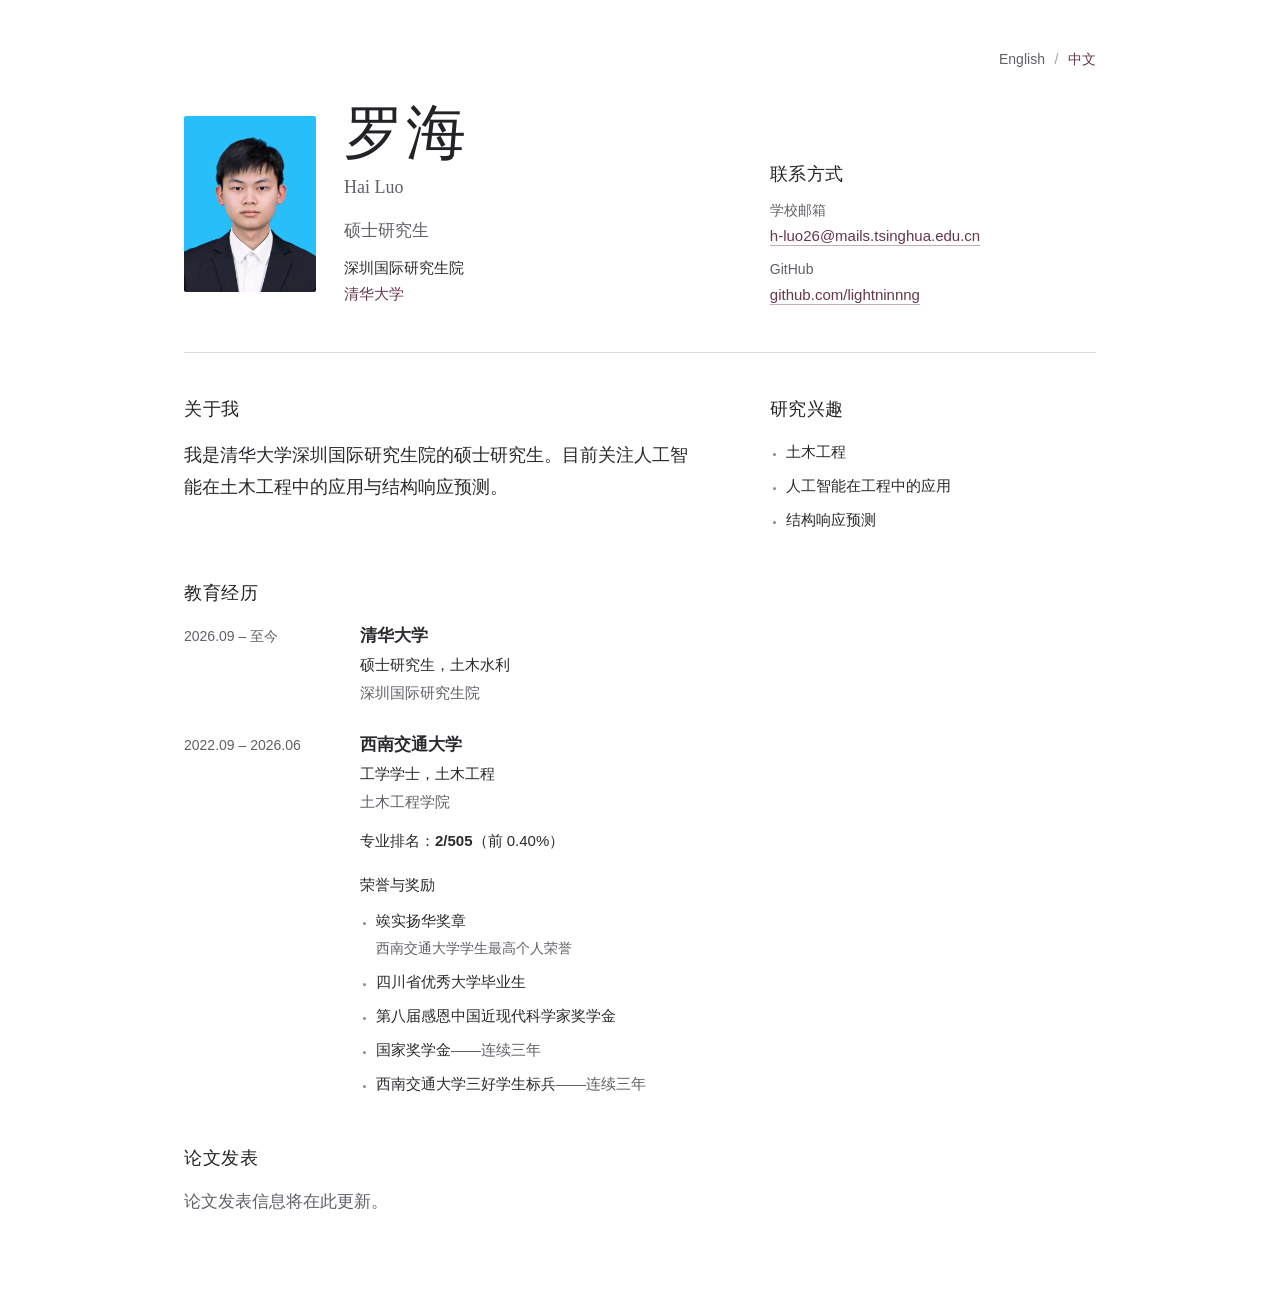
==== zh.html @ 21f714c7 "Add bilingual homepage and undergraduate honors" ====
<!doctype html>
<html lang="zh-CN">
  <head>
    <meta charset="utf-8">
    <meta name="viewport" content="width=device-width, initial-scale=1">
    <meta name="description" content="罗海，清华大学深圳国际研究生院硕士研究生，研究兴趣包括土木工程、人工智能在工程中的应用与结构响应预测。">
    <title>罗海 Hai Luo | 清华大学</title>
    <link rel="icon" type="image/svg+xml" href="data:image/svg+xml,%3Csvg xmlns='http://www.w3.org/2000/svg' viewBox='0 0 32 32'%3E%3Crect width='32' height='32' fill='%2366364d'/%3E%3Ctext x='16' y='22' text-anchor='middle' font-family='Georgia,serif' font-size='19' fill='white'%3EHL%3C/text%3E%3C/svg%3E">
    <link rel="canonical" href="https://lightninnng.github.io/zh.html">
    <link rel="alternate" hreflang="en" href="https://lightninnng.github.io/">
    <link rel="alternate" hreflang="zh-CN" href="https://lightninnng.github.io/zh.html">
    <link rel="alternate" hreflang="x-default" href="https://lightninnng.github.io/">
    <link rel="stylesheet" href="style.css?v=4">
  </head>
  <body>
    <main class="page">
      <nav class="language-switch" aria-label="语言">
        <a href="./" lang="en" hreflang="en">English</a>
        <span aria-hidden="true">/</span>
        <a href="zh.html" lang="zh-CN" hreflang="zh-CN" aria-current="page">中文</a>
      </nav>
      <header class="profile">
        <div class="identity">
          <img class="portrait" src="photo.jpg" alt="罗海的个人照片" width="480" height="640" decoding="async">
          <div class="identity-text">
            <h1>罗海 <span class="english-name" lang="en">Hai Luo</span></h1>
            <p class="position">硕士研究生</p>
            <p class="affiliation">深圳国际研究生院<br><span class="university">清华大学</span></p>
          </div>
        </div>
        <section class="contact" aria-labelledby="contact-heading">
          <h2 id="contact-heading">联系方式</h2>
          <dl class="contact-list">
            <div>
              <dt>学校邮箱</dt>
              <dd><a href="mailto:h-luo26@mails.tsinghua.edu.cn">h-luo26@mails.tsinghua.edu.cn</a></dd>
            </div>
            <div>
              <dt>GitHub</dt>
              <dd><a href="https://github.com/lightninnng">github.com/lightninnng</a></dd>
            </div>
          </dl>
        </section>
      </header>

      <div class="overview">
        <section class="about" aria-labelledby="about-heading">
          <h2 id="about-heading">关于我</h2>
          <p>我是清华大学深圳国际研究生院的硕士研究生。目前关注人工智能在土木工程中的应用与结构响应预测。</p>
        </section>
        <section class="research" aria-labelledby="research-heading">
          <h2 id="research-heading">研究兴趣</h2>
          <ul class="research-list">
            <li>土木工程</li>
            <li>人工智能在工程中的应用</li>
            <li>结构响应预测</li>
          </ul>
        </section>
      </div>

      <section class="education section" aria-labelledby="education-heading">
        <h2 id="education-heading">教育经历</h2>
        <article class="education-entry">
          <p class="dates"><time datetime="2026-09">2026.09</time> &ndash; 至今</p>
          <div class="education-details">
            <h3>清华大学</h3>
            <p>硕士研究生，土木水利</p>
            <p class="school">深圳国际研究生院</p>
          </div>
        </article>
        <article class="education-entry">
          <p class="dates"><time datetime="2022-09">2022.09</time> &ndash; <time datetime="2026-06">2026.06</time></p>
          <div class="education-details">
            <h3>西南交通大学</h3>
            <p>工学学士，土木工程</p>
            <p class="school">土木工程学院</p>
            <p class="academic-rank">专业排名：<strong>2/505</strong>（前 0.40%）</p>
            <h4 class="honors-heading">荣誉与奖励</h4>
            <ul class="honors-list">
              <li>竢实扬华奖章<span class="honor-note">西南交通大学学生最高个人荣誉</span></li>
              <li>四川省优秀大学毕业生</li>
              <li>第八届感恩中国近现代科学家奖学金</li>
              <li>国家奖学金<span class="honor-detail">——连续三年</span></li>
              <li>西南交通大学三好学生标兵<span class="honor-detail">——连续三年</span></li>
            </ul>
          </div>
        </article>
      </section>

      <section class="publications section" aria-labelledby="publications-heading">
        <h2 id="publications-heading">论文发表</h2>
        <p>论文发表信息将在此更新。</p>
      </section>
    </main>
  </body>
</html>
---- style.css ----
:root {
  color-scheme: light;
  font-family: "Helvetica Neue", Arial, sans-serif;
  color: #292a2d;
  background: #fff;
  line-height: 1.7;
  --muted: #606166;
  --accent: #66364d;
}

* {
  box-sizing: border-box;
}

body {
  margin: 0;
  font-size: 1rem;
  -webkit-font-smoothing: antialiased;
}

.page {
  width: min(100%, 62rem);
  margin: 3rem auto 5rem;
  padding: 0 2.5rem;
}

.language-switch {
  display: flex;
  justify-content: flex-end;
  align-items: baseline;
  gap: 0.6rem;
  margin-bottom: 1.75rem;
  font-size: 0.875rem;
  color: #a0a0a4;
}

.language-switch a {
  color: var(--muted);
  text-decoration: none;
}

.language-switch a[aria-current="page"] {
  color: var(--accent);
}

.language-switch a:hover {
  text-decoration: underline;
}

.profile,
.overview {
  display: grid;
  grid-template-columns: minmax(0, 1.6fr) minmax(0, 1fr);
  column-gap: 4rem;
}

.profile {
  align-items: end;
  padding-bottom: 2.75rem;
  border-bottom: 1px solid #d9dadd;
}

.identity {
  display: grid;
  grid-template-columns: 8.25rem minmax(0, 1fr);
  gap: 1.75rem;
  align-items: center;
}

.portrait {
  display: block;
  width: 100%;
  height: auto;
  border-radius: 0.125rem;
}

h1 {
  margin: 0 0 1rem;
  font-family: Georgia, "Times New Roman", serif;
  font-size: 3.75rem;
  font-weight: 400;
  letter-spacing: -0.045em;
  line-height: 1.1;
  color: #222326;
}

h2 {
  margin: 0 0 1.05rem;
  font-size: 1.125rem;
  font-weight: 500;
  letter-spacing: -0.015em;
  line-height: 1.4;
  color: #242528;
}

h3 {
  margin: 0 0 0.25rem;
  font-size: 1.0625rem;
  font-weight: 600;
  line-height: 1.5;
}

p {
  margin: 0;
}

.position {
  margin-bottom: 0.6rem;
  font-size: 1.0625rem;
  color: var(--muted);
}

.affiliation {
  font-size: 0.9375rem;
  line-height: 1.75;
}

.university {
  color: var(--accent);
}

a {
  color: var(--accent);
  text-decoration-color: #c1aeb7;
  text-decoration-thickness: 1px;
  text-underline-offset: 0.24em;
  overflow-wrap: anywhere;
}

a:hover {
  color: #3f2030;
  text-decoration-color: currentColor;
}

a:focus-visible {
  outline: 2px solid var(--accent);
  outline-offset: 5px;
}

.contact h2 {
  margin-bottom: 0.75rem;
}

.contact-list {
  margin: 0;
  font-size: 0.9375rem;
}

.contact-list > div + div {
  margin-top: 0.6rem;
}

dt {
  font-size: 0.875rem;
  color: var(--muted);
}

dd {
  margin: 0;
}

.overview {
  margin-top: 2.75rem;
}

.about p {
  font-family: Georgia, "Times New Roman", serif;
  font-size: 1.125rem;
  line-height: 1.8;
}

.research-list {
  margin: 0;
  padding-left: 1rem;
  font-size: 0.9375rem;
  line-height: 1.7;
}

.research-list li + li {
  margin-top: 0.55rem;
}

.research-list li::marker {
  color: #9d838f;
  font-size: 0.75em;
}

.section {
  margin-top: 3rem;
}

.education-entry {
  display: grid;
  grid-template-columns: 9.5rem minmax(0, 1fr);
  gap: 1.5rem;
}

.education-entry + .education-entry {
  margin-top: 1.65rem;
}

.dates {
  padding-top: 0.15rem;
  font-size: 0.875rem;
  font-variant-numeric: tabular-nums;
  color: var(--muted);
}

.education-details {
  font-size: 0.9375rem;
}

.school {
  margin-top: 0.15rem;
  color: var(--muted);
}

.academic-rank {
  margin-top: 0.85rem;
  font-variant-numeric: tabular-nums;
}

.academic-rank strong {
  font-weight: 600;
}

.honors-heading {
  margin: 1.15rem 0 0.65rem;
  font-size: 0.9375rem;
  font-weight: 500;
}

.honors-list {
  margin: 0;
  padding-left: 1rem;
  line-height: 1.75;
}

.honors-list li + li {
  margin-top: 0.5rem;
}

.honors-list li::marker {
  color: #9d838f;
  font-size: 0.75em;
}

.honor-note {
  display: block;
  margin-top: 0.1rem;
  font-size: 0.875rem;
  color: var(--muted);
}

.honor-detail {
  color: var(--muted);
}

.publications p {
  font-family: Georgia, "Times New Roman", serif;
  font-style: italic;
  font-size: 1.0625rem;
  color: var(--muted);
}

html:lang(zh-CN) {
  font-family: "Helvetica Neue", Arial, "PingFang SC", "Microsoft YaHei", sans-serif;
}

html:lang(zh-CN) h1,
html:lang(zh-CN) .about p,
html:lang(zh-CN) .publications p {
  font-family: "Songti SC", SimSun, serif;
}

html:lang(zh-CN) h1 {
  letter-spacing: 0.04em;
}

html:lang(zh-CN) h2 {
  letter-spacing: 0.03em;
}

.english-name {
  display: block;
  margin-top: 0.6rem;
  font-family: Georgia, "Times New Roman", serif;
  font-size: 1.125rem;
  letter-spacing: 0;
  line-height: 1.4;
  color: var(--muted);
}

html:lang(zh-CN) .publications p {
  font-style: normal;
}

@media (max-width: 48rem) {
  .page {
    margin: 1.5rem auto 3.5rem;
    padding: 0 1.5rem;
  }

  .language-switch {
    margin-bottom: 1.5rem;
  }

  .profile,
  .overview {
    grid-template-columns: minmax(0, 1fr);
    row-gap: 2rem;
  }

  h1 {
    font-size: 2.75rem;
    margin-bottom: 0.8rem;
  }

  .profile {
    padding-bottom: 2rem;
  }

  .identity {
    grid-template-columns: 6rem minmax(0, 1fr);
    gap: 1.25rem;
  }

  .overview {
    margin-top: 2rem;
  }

  .section {
    margin-top: 2.5rem;
  }

  .education-entry {
    grid-template-columns: minmax(0, 1fr);
    gap: 0.4rem;
  }

  .dates {
    padding-top: 0;
  }
}

@media (max-width: 23rem) {
  .identity {
    grid-template-columns: 5.5rem minmax(0, 1fr);
    gap: 1rem;
  }

  h1 {
    font-size: 2.5rem;
  }
}

@media print {
  .language-switch {
    display: none;
  }

  .page {
    width: 100%;
    margin: 0;
    padding: 0;
  }

  .profile,
  .overview,
  .education-entry,
  .publications {
    break-inside: avoid;
  }
}
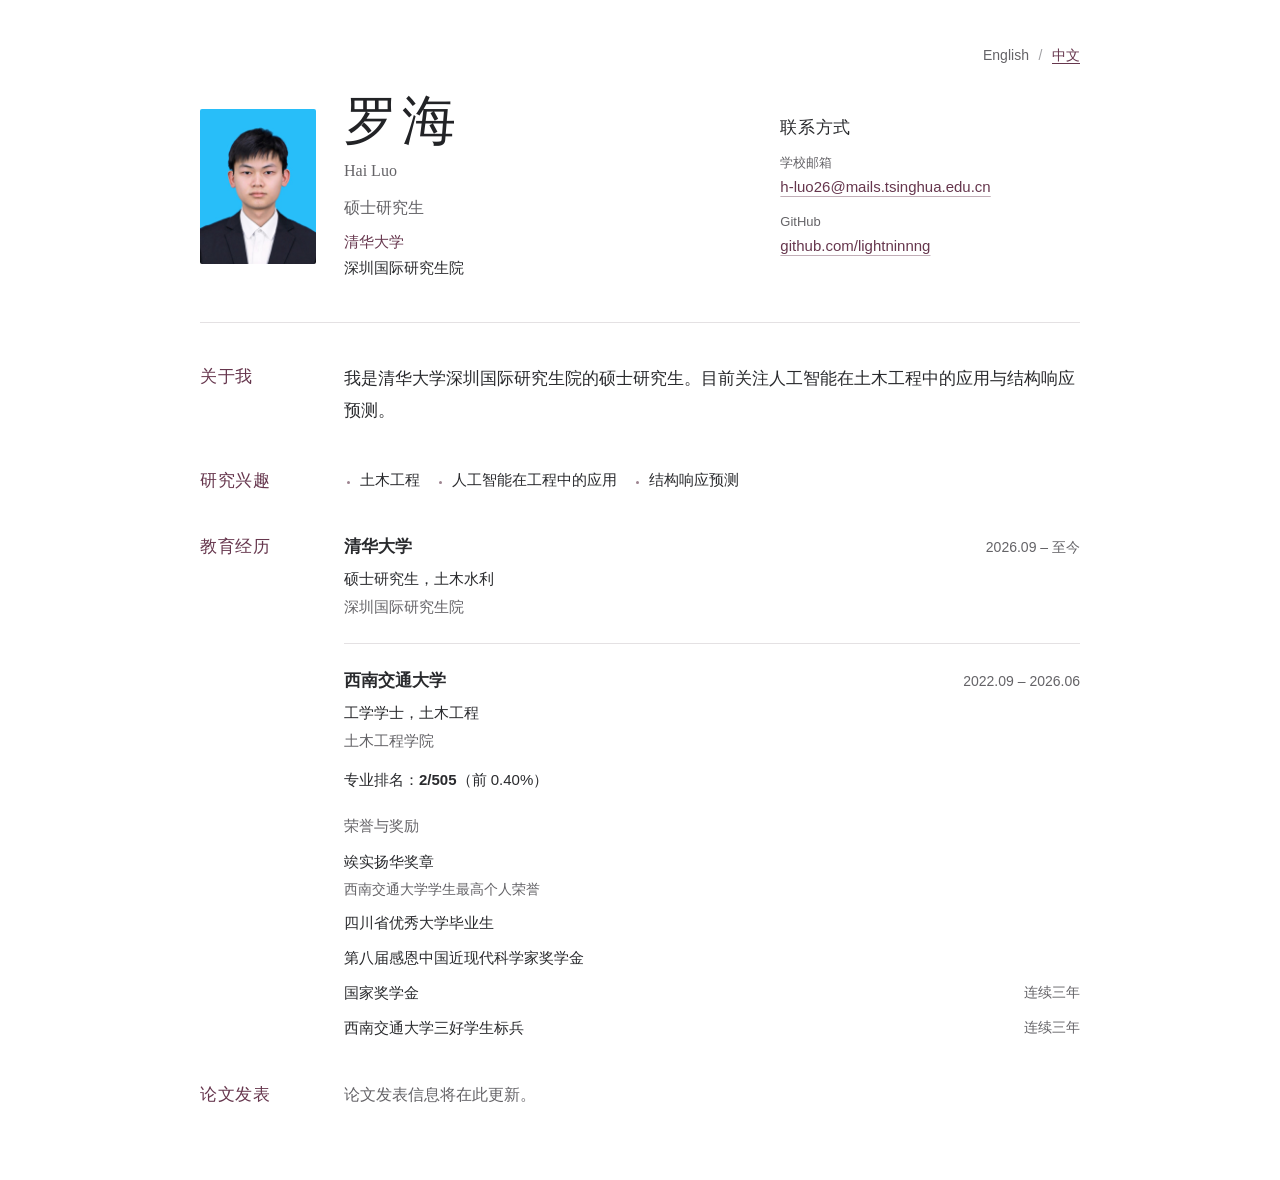
==== commit df67e8d8: "Refine bilingual homepage layout and honor wording" ====
--- a/zh.html
+++ b/zh.html
@@ -10,7 +10,7 @@
     <link rel="alternate" hreflang="en" href="https://lightninnng.github.io/">
     <link rel="alternate" hreflang="zh-CN" href="https://lightninnng.github.io/zh.html">
     <link rel="alternate" hreflang="x-default" href="https://lightninnng.github.io/">
-    <link rel="stylesheet" href="style.css?v=4">
+    <link rel="stylesheet" href="style.css?v=5">
   </head>
   <body>
     <main class="page">
@@ -25,7 +25,7 @@
           <div class="identity-text">
             <h1>罗海 <span class="english-name" lang="en">Hai Luo</span></h1>
             <p class="position">硕士研究生</p>
-            <p class="affiliation">深圳国际研究生院<br><span class="university">清华大学</span></p>
+            <p class="affiliation"><span class="university">清华大学</span><br>深圳国际研究生院</p>
           </div>
         </div>
         <section class="contact" aria-labelledby="contact-heading">
@@ -43,48 +43,53 @@
         </section>
       </header>
 
-      <div class="overview">
-        <section class="about" aria-labelledby="about-heading">
-          <h2 id="about-heading">关于我</h2>
-          <p>我是清华大学深圳国际研究生院的硕士研究生。目前关注人工智能在土木工程中的应用与结构响应预测。</p>
-        </section>
-        <section class="research" aria-labelledby="research-heading">
-          <h2 id="research-heading">研究兴趣</h2>
-          <ul class="research-list">
-            <li>土木工程</li>
-            <li>人工智能在工程中的应用</li>
-            <li>结构响应预测</li>
-          </ul>
-        </section>
-      </div>
+      <section class="about section" aria-labelledby="about-heading">
+        <h2 id="about-heading">关于我</h2>
+        <p>我是清华大学深圳国际研究生院的硕士研究生。目前关注人工智能在土木工程中的应用与结构响应预测。</p>
+      </section>
+
+      <section class="research section" aria-labelledby="research-heading">
+        <h2 id="research-heading">研究兴趣</h2>
+        <ul class="research-list">
+          <li>土木工程</li>
+          <li>人工智能在工程中的应用</li>
+          <li>结构响应预测</li>
+        </ul>
+      </section>
 
       <section class="education section" aria-labelledby="education-heading">
         <h2 id="education-heading">教育经历</h2>
-        <article class="education-entry">
-          <p class="dates"><time datetime="2026-09">2026.09</time> &ndash; 至今</p>
-          <div class="education-details">
-            <h3>清华大学</h3>
-            <p>硕士研究生，土木水利</p>
-            <p class="school">深圳国际研究生院</p>
-          </div>
-        </article>
-        <article class="education-entry">
-          <p class="dates"><time datetime="2022-09">2022.09</time> &ndash; <time datetime="2026-06">2026.06</time></p>
-          <div class="education-details">
-            <h3>西南交通大学</h3>
-            <p>工学学士，土木工程</p>
-            <p class="school">土木工程学院</p>
-            <p class="academic-rank">专业排名：<strong>2/505</strong>（前 0.40%）</p>
-            <h4 class="honors-heading">荣誉与奖励</h4>
-            <ul class="honors-list">
-              <li>竢实扬华奖章<span class="honor-note">西南交通大学学生最高个人荣誉</span></li>
-              <li>四川省优秀大学毕业生</li>
-              <li>第八届感恩中国近现代科学家奖学金</li>
-              <li>国家奖学金<span class="honor-detail">——连续三年</span></li>
-              <li>西南交通大学三好学生标兵<span class="honor-detail">——连续三年</span></li>
-            </ul>
-          </div>
-        </article>
+        <div class="section-body">
+          <article class="education-entry">
+            <div class="education-entry-header">
+              <h3>清华大学</h3>
+              <p class="dates"><time datetime="2026-09">2026.09</time> &ndash; 至今</p>
+            </div>
+            <div class="education-details">
+              <p>硕士研究生，土木水利</p>
+              <p class="school">深圳国际研究生院</p>
+            </div>
+          </article>
+          <article class="education-entry">
+            <div class="education-entry-header">
+              <h3>西南交通大学</h3>
+              <p class="dates"><time datetime="2022-09">2022.09</time> &ndash; <time datetime="2026-06">2026.06</time></p>
+            </div>
+            <div class="education-details">
+              <p>工学学士，土木工程</p>
+              <p class="school">土木工程学院</p>
+              <p class="academic-rank">专业排名：<strong>2/505</strong>（前 0.40%）</p>
+              <h4 class="honors-heading">荣誉与奖励</h4>
+              <ul class="honors-list" role="list">
+                <li><span class="honor-title">竢实扬华奖章</span><span class="honor-note">西南交通大学学生最高个人荣誉</span></li>
+                <li><span class="honor-title">四川省优秀大学毕业生</span></li>
+                <li><span class="honor-title">第八届感恩中国近现代科学家奖学金</span></li>
+                <li><span class="honor-title">国家奖学金</span><span class="honor-detail">连续三年</span></li>
+                <li><span class="honor-title">西南交通大学三好学生标兵</span><span class="honor-detail">连续三年</span></li>
+              </ul>
+            </div>
+          </article>
+        </div>
       </section>
 
       <section class="publications section" aria-labelledby="publications-heading">
--- a/style.css
+++ b/style.css
@@ -4,8 +4,9 @@
   color: #292a2d;
   background: #fff;
   line-height: 1.7;
-  --muted: #606166;
+  --muted: #646367;
   --accent: #66364d;
+  --rule: #e4e1e3;
 }
 
 * {
@@ -19,8 +20,8 @@
 }
 
 .page {
-  width: min(100%, 62rem);
-  margin: 3rem auto 5rem;
+  width: min(100%, 60rem);
+  margin: 2.75rem auto 4.5rem;
   padding: 0 2.5rem;
 }
 
@@ -29,7 +30,7 @@
   justify-content: flex-end;
   align-items: baseline;
   gap: 0.6rem;
-  margin-bottom: 1.75rem;
+  margin-bottom: 1.5rem;
   font-size: 0.875rem;
   color: #a0a0a4;
 }
@@ -41,28 +42,25 @@
 
 .language-switch a[aria-current="page"] {
   color: var(--accent);
+  text-decoration: underline;
 }
 
 .language-switch a:hover {
   text-decoration: underline;
 }
 
-.profile,
-.overview {
+.profile {
   display: grid;
-  grid-template-columns: minmax(0, 1.6fr) minmax(0, 1fr);
-  column-gap: 4rem;
-}
-
-.profile {
-  align-items: end;
-  padding-bottom: 2.75rem;
-  border-bottom: 1px solid #d9dadd;
+  grid-template-columns: minmax(0, 1.75fr) minmax(0, 1fr);
+  column-gap: 3.5rem;
+  align-items: center;
+  padding-bottom: 2.5rem;
+  border-bottom: 1px solid var(--rule);
 }
 
 .identity {
   display: grid;
-  grid-template-columns: 8.25rem minmax(0, 1fr);
+  grid-template-columns: 7.25rem minmax(0, 1fr);
   gap: 1.75rem;
   align-items: center;
 }
@@ -75,26 +73,26 @@
 }
 
 h1 {
-  margin: 0 0 1rem;
+  margin: 0 0 0.75rem;
   font-family: Georgia, "Times New Roman", serif;
-  font-size: 3.75rem;
+  font-size: 3.4rem;
   font-weight: 400;
-  letter-spacing: -0.045em;
+  letter-spacing: -0.035em;
   line-height: 1.1;
   color: #222326;
 }
 
 h2 {
-  margin: 0 0 1.05rem;
+  margin: 0;
+  font-family: Georgia, "Times New Roman", serif;
   font-size: 1.125rem;
-  font-weight: 500;
-  letter-spacing: -0.015em;
-  line-height: 1.4;
-  color: #242528;
+  font-weight: 400;
+  line-height: 1.5;
+  color: var(--accent);
 }
 
 h3 {
-  margin: 0 0 0.25rem;
+  margin: 0;
   font-size: 1.0625rem;
   font-weight: 600;
   line-height: 1.5;
@@ -105,8 +103,8 @@
 }
 
 .position {
-  margin-bottom: 0.6rem;
-  font-size: 1.0625rem;
+  margin-bottom: 0.5rem;
+  font-size: 1rem;
   color: var(--muted);
 }
 
@@ -139,6 +137,10 @@
 
 .contact h2 {
   margin-bottom: 0.75rem;
+  font-family: inherit;
+  font-size: 0.9375rem;
+  font-weight: 500;
+  color: #292a2d;
 }
 
 .contact-list {
@@ -147,29 +149,29 @@
 }
 
 .contact-list > div + div {
-  margin-top: 0.6rem;
+  margin-top: 0.7rem;
 }
 
 dt {
-  font-size: 0.875rem;
+  font-size: 0.8125rem;
   color: var(--muted);
 }
 
 dd {
   margin: 0;
-}
-
-.overview {
-  margin-top: 2.75rem;
 }
 
 .about p {
   font-family: Georgia, "Times New Roman", serif;
-  font-size: 1.125rem;
+  font-size: 1.09375rem;
   line-height: 1.8;
 }
 
 .research-list {
+  display: flex;
+  flex-wrap: wrap;
+  align-content: start;
+  gap: 0.25rem 2rem;
   margin: 0;
   padding-left: 1rem;
   font-size: 0.9375rem;
@@ -177,7 +179,7 @@
 }
 
 .research-list li + li {
-  margin-top: 0.55rem;
+  margin-top: 0;
 }
 
 .research-list li::marker {
@@ -186,27 +188,40 @@
 }
 
 .section {
-  margin-top: 3rem;
-}
-
-.education-entry {
   display: grid;
-  grid-template-columns: 9.5rem minmax(0, 1fr);
-  gap: 1.5rem;
+  grid-template-columns: 7.25rem minmax(0, 1fr);
+  column-gap: 1.75rem;
+  margin-top: 2.5rem;
+}
+
+.section > h2 {
+  padding-top: 0.05rem;
 }
 
 .education-entry + .education-entry {
-  margin-top: 1.65rem;
+  margin-top: 1.5rem;
+  padding-top: 1.5rem;
+  border-top: 1px solid var(--rule);
+}
+
+.education-entry-header {
+  display: flex;
+  justify-content: space-between;
+  align-items: baseline;
+  flex-wrap: wrap;
+  gap: 0.25rem 1.25rem;
 }
 
 .dates {
-  padding-top: 0.15rem;
+  flex-shrink: 0;
   font-size: 0.875rem;
   font-variant-numeric: tabular-nums;
   color: var(--muted);
+  white-space: nowrap;
 }
 
 .education-details {
+  margin-top: 0.4rem;
   font-size: 0.9375rem;
 }
 
@@ -216,7 +231,7 @@
 }
 
 .academic-rank {
-  margin-top: 0.85rem;
+  margin-top: 0.8rem;
   font-variant-numeric: tabular-nums;
 }
 
@@ -225,41 +240,50 @@
 }
 
 .honors-heading {
-  margin: 1.15rem 0 0.65rem;
+  margin: 1.3rem 0 0.65rem;
   font-size: 0.9375rem;
   font-weight: 500;
+  color: var(--muted);
 }
 
 .honors-list {
   margin: 0;
-  padding-left: 1rem;
+  padding: 0;
+  list-style: none;
   line-height: 1.75;
 }
 
+.honors-list li {
+  display: grid;
+  grid-template-columns: minmax(0, 1fr) auto;
+  gap: 0.1rem 1.25rem;
+}
+
 .honors-list li + li {
-  margin-top: 0.5rem;
-}
-
-.honors-list li::marker {
-  color: #9d838f;
-  font-size: 0.75em;
+  margin-top: 0.55rem;
+}
+
+.honor-title:only-child {
+  grid-column: 1 / -1;
 }
 
 .honor-note {
-  display: block;
-  margin-top: 0.1rem;
+  grid-column: 1 / -1;
   font-size: 0.875rem;
   color: var(--muted);
 }
 
 .honor-detail {
-  color: var(--muted);
+  align-self: baseline;
+  font-size: 0.875rem;
+  color: var(--muted);
+  white-space: nowrap;
 }
 
 .publications p {
   font-family: Georgia, "Times New Roman", serif;
   font-style: italic;
-  font-size: 1.0625rem;
+  font-size: 1rem;
   color: var(--muted);
 }
 
@@ -267,37 +291,42 @@
   font-family: "Helvetica Neue", Arial, "PingFang SC", "Microsoft YaHei", sans-serif;
 }
 
-html:lang(zh-CN) h1,
-html:lang(zh-CN) .about p,
-html:lang(zh-CN) .publications p {
+html:lang(zh-CN) h1 {
   font-family: "Songti SC", SimSun, serif;
-}
-
-html:lang(zh-CN) h1 {
+  letter-spacing: 0.08em;
+}
+
+html:lang(zh-CN) h2 {
+  font-family: inherit;
+  font-size: 1.0625rem;
+  font-weight: 500;
   letter-spacing: 0.04em;
 }
 
-html:lang(zh-CN) h2 {
-  letter-spacing: 0.03em;
+html:lang(zh-CN) .about p {
+  font-family: inherit;
+  font-size: 1.0625rem;
+  line-height: 1.9;
 }
 
 .english-name {
   display: block;
-  margin-top: 0.6rem;
+  margin-top: 0.5rem;
   font-family: Georgia, "Times New Roman", serif;
-  font-size: 1.125rem;
+  font-size: 1rem;
   letter-spacing: 0;
   line-height: 1.4;
   color: var(--muted);
 }
 
 html:lang(zh-CN) .publications p {
+  font-family: inherit;
   font-style: normal;
 }
 
 @media (max-width: 48rem) {
   .page {
-    margin: 1.5rem auto 3.5rem;
+    margin: 1.5rem auto 3rem;
     padding: 0 1.5rem;
   }
 
@@ -305,15 +334,14 @@
     margin-bottom: 1.5rem;
   }
 
-  .profile,
-  .overview {
+  .profile {
     grid-template-columns: minmax(0, 1fr);
     row-gap: 2rem;
   }
 
   h1 {
-    font-size: 2.75rem;
-    margin-bottom: 0.8rem;
+    font-size: 2.85rem;
+    margin-bottom: 0.7rem;
   }
 
   .profile {
@@ -325,32 +353,81 @@
     gap: 1.25rem;
   }
 
-  .overview {
-    margin-top: 2rem;
+  .contact-list {
+    display: grid;
+    grid-template-columns: repeat(2, minmax(0, 1fr));
+    gap: 1rem;
+  }
+
+  .contact-list > div + div {
+    margin-top: 0;
   }
 
   .section {
-    margin-top: 2.5rem;
-  }
-
-  .education-entry {
     grid-template-columns: minmax(0, 1fr);
-    gap: 0.4rem;
-  }
-
-  .dates {
+    row-gap: 0.9rem;
+    margin-top: 2.25rem;
+  }
+
+  .section > h2 {
     padding-top: 0;
   }
+
+  .research-list {
+    display: block;
+  }
+
+  .research-list li + li {
+    margin-top: 0.25rem;
+  }
+}
+
+@media (max-width: 35rem) {
+  .contact-list {
+    grid-template-columns: minmax(0, 1fr);
+    gap: 0.65rem;
+  }
+
+  .education-entry-header {
+    flex-direction: column;
+    align-items: flex-start;
+    gap: 0.15rem;
+  }
+
+  .education-details {
+    margin-top: 0.5rem;
+  }
+
+  .honors-list li {
+    grid-template-columns: minmax(0, 1fr);
+    gap: 0;
+  }
+
+  .honors-list li + li {
+    margin-top: 0.7rem;
+  }
+
+  .honor-detail {
+    white-space: normal;
+  }
+
+  .honor-note {
+    line-height: 1.75;
+  }
 }
 
 @media (max-width: 23rem) {
+  .page {
+    padding: 0 1.25rem;
+  }
+
   .identity {
-    grid-template-columns: 5.5rem minmax(0, 1fr);
+    grid-template-columns: 5rem minmax(0, 1fr);
     gap: 1rem;
   }
 
   h1 {
-    font-size: 2.5rem;
+    font-size: 2.65rem;
   }
 }
 
@@ -366,7 +443,6 @@
   }
 
   .profile,
-  .overview,
   .education-entry,
   .publications {
     break-inside: avoid;
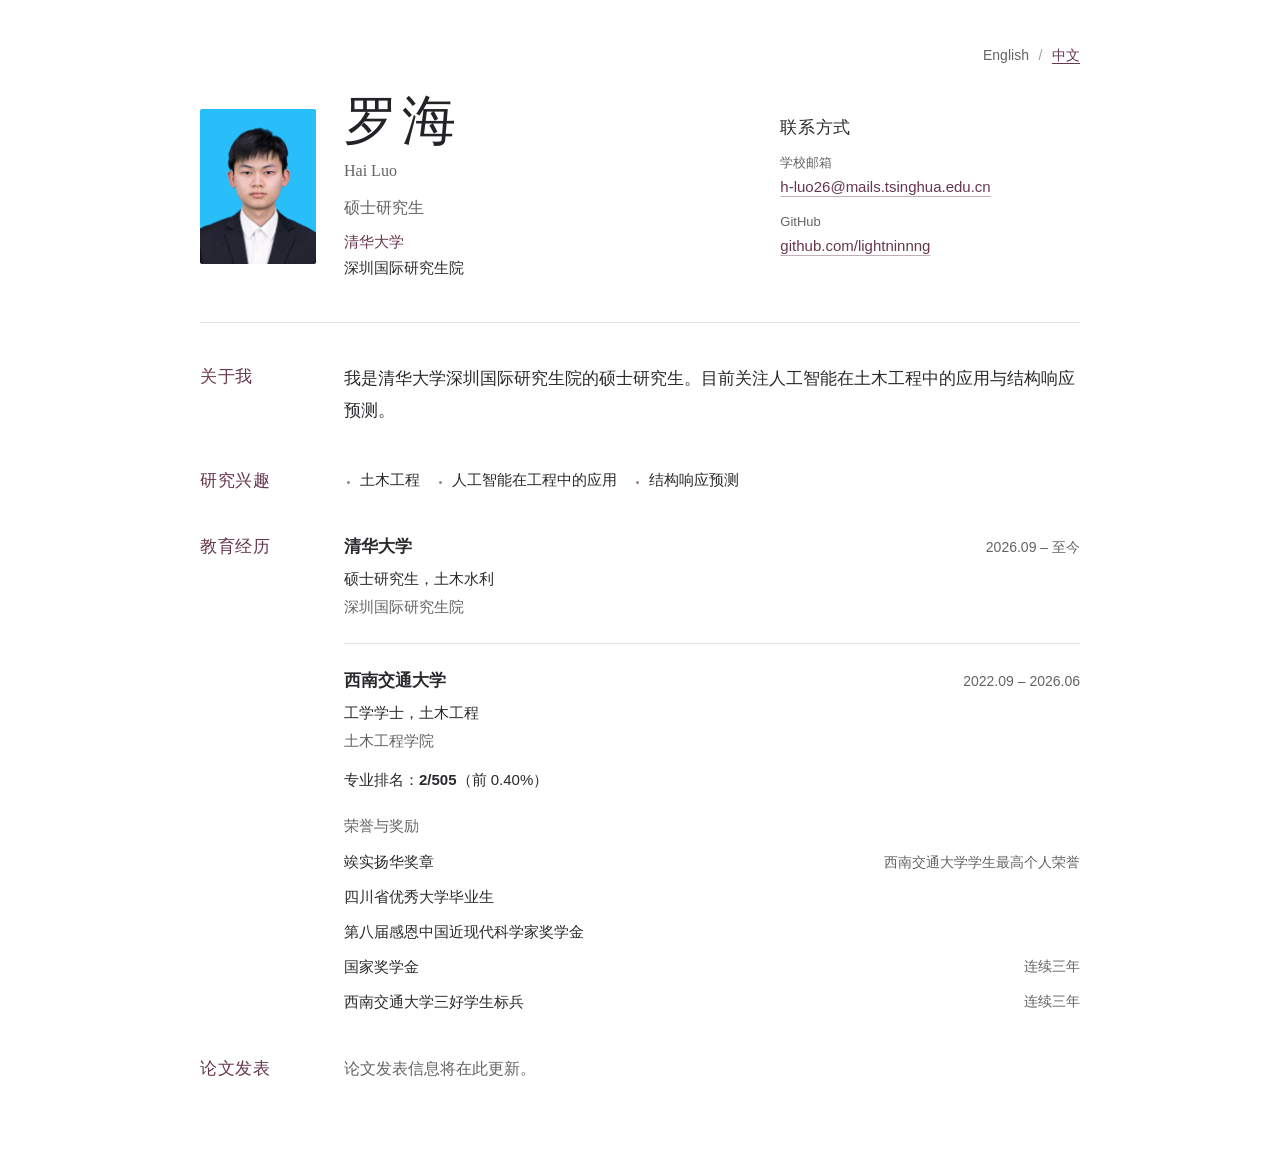
==== commit c5c4a9af: "Align medal honor description with award details" ====
--- a/zh.html
+++ b/zh.html
@@ -10,7 +10,7 @@
     <link rel="alternate" hreflang="en" href="https://lightninnng.github.io/">
     <link rel="alternate" hreflang="zh-CN" href="https://lightninnng.github.io/zh.html">
     <link rel="alternate" hreflang="x-default" href="https://lightninnng.github.io/">
-    <link rel="stylesheet" href="style.css?v=5">
+    <link rel="stylesheet" href="style.css?v=6">
   </head>
   <body>
     <main class="page">
@@ -81,7 +81,7 @@
               <p class="academic-rank">专业排名：<strong>2/505</strong>（前 0.40%）</p>
               <h4 class="honors-heading">荣誉与奖励</h4>
               <ul class="honors-list" role="list">
-                <li><span class="honor-title">竢实扬华奖章</span><span class="honor-note">西南交通大学学生最高个人荣誉</span></li>
+                <li class="medal-honor"><span class="honor-title">竢实扬华奖章</span><span class="honor-note">西南交通大学学生最高个人荣誉</span></li>
                 <li><span class="honor-title">四川省优秀大学毕业生</span></li>
                 <li><span class="honor-title">第八届感恩中国近现代科学家奖学金</span></li>
                 <li><span class="honor-title">国家奖学金</span><span class="honor-detail">连续三年</span></li>
--- a/style.css
+++ b/style.css
@@ -263,14 +263,19 @@
   margin-top: 0.55rem;
 }
 
+.honors-list .medal-honor {
+  grid-template-columns: max-content minmax(0, 1fr);
+  align-items: baseline;
+}
+
 .honor-title:only-child {
   grid-column: 1 / -1;
 }
 
 .honor-note {
-  grid-column: 1 / -1;
   font-size: 0.875rem;
   color: var(--muted);
+  text-align: right;
 }
 
 .honor-detail {
@@ -403,6 +408,10 @@
     gap: 0;
   }
 
+  .honors-list .medal-honor {
+    grid-template-columns: minmax(0, 1fr);
+  }
+
   .honors-list li + li {
     margin-top: 0.7rem;
   }
@@ -413,6 +422,7 @@
 
   .honor-note {
     line-height: 1.75;
+    text-align: left;
   }
 }
 
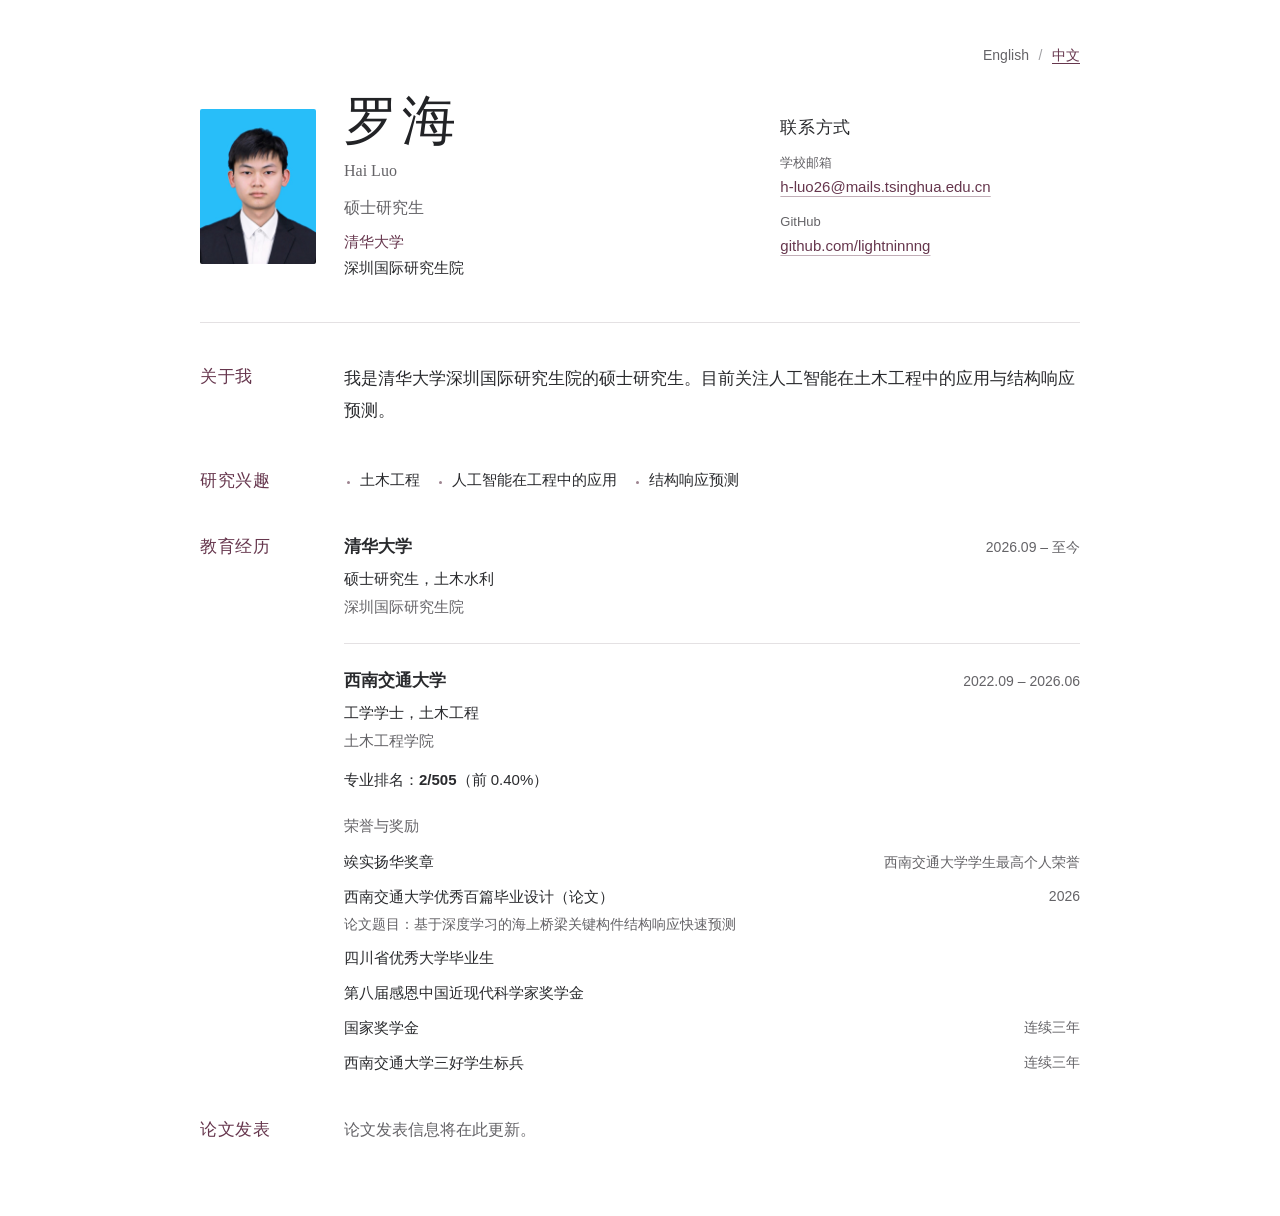
==== commit ecd9f38d: "Add 2026 outstanding graduation thesis honor" ====
--- a/zh.html
+++ b/zh.html
@@ -10,7 +10,7 @@
     <link rel="alternate" hreflang="en" href="https://lightninnng.github.io/">
     <link rel="alternate" hreflang="zh-CN" href="https://lightninnng.github.io/zh.html">
     <link rel="alternate" hreflang="x-default" href="https://lightninnng.github.io/">
-    <link rel="stylesheet" href="style.css?v=6">
+    <link rel="stylesheet" href="style.css?v=7">
   </head>
   <body>
     <main class="page">
@@ -82,6 +82,11 @@
               <h4 class="honors-heading">荣誉与奖励</h4>
               <ul class="honors-list" role="list">
                 <li class="medal-honor"><span class="honor-title">竢实扬华奖章</span><span class="honor-note">西南交通大学学生最高个人荣誉</span></li>
+                <li>
+                  <span class="honor-title">西南交通大学优秀百篇毕业设计（论文）</span>
+                  <span class="honor-detail"><time datetime="2026">2026</time></span>
+                  <p class="thesis-title">论文题目：<cite>基于深度学习的海上桥梁关键构件结构响应快速预测</cite></p>
+                </li>
                 <li><span class="honor-title">四川省优秀大学毕业生</span></li>
                 <li><span class="honor-title">第八届感恩中国近现代科学家奖学金</span></li>
                 <li><span class="honor-title">国家奖学金</span><span class="honor-detail">连续三年</span></li>
--- a/style.css
+++ b/style.css
@@ -285,6 +285,12 @@
   white-space: nowrap;
 }
 
+.thesis-title {
+  grid-column: 1 / -1;
+  font-size: 0.875rem;
+  color: var(--muted);
+}
+
 .publications p {
   font-family: Georgia, "Times New Roman", serif;
   font-style: italic;
@@ -329,6 +335,10 @@
   font-style: normal;
 }
 
+html:lang(zh-CN) .thesis-title cite {
+  font-style: normal;
+}
+
 @media (max-width: 48rem) {
   .page {
     margin: 1.5rem auto 3rem;
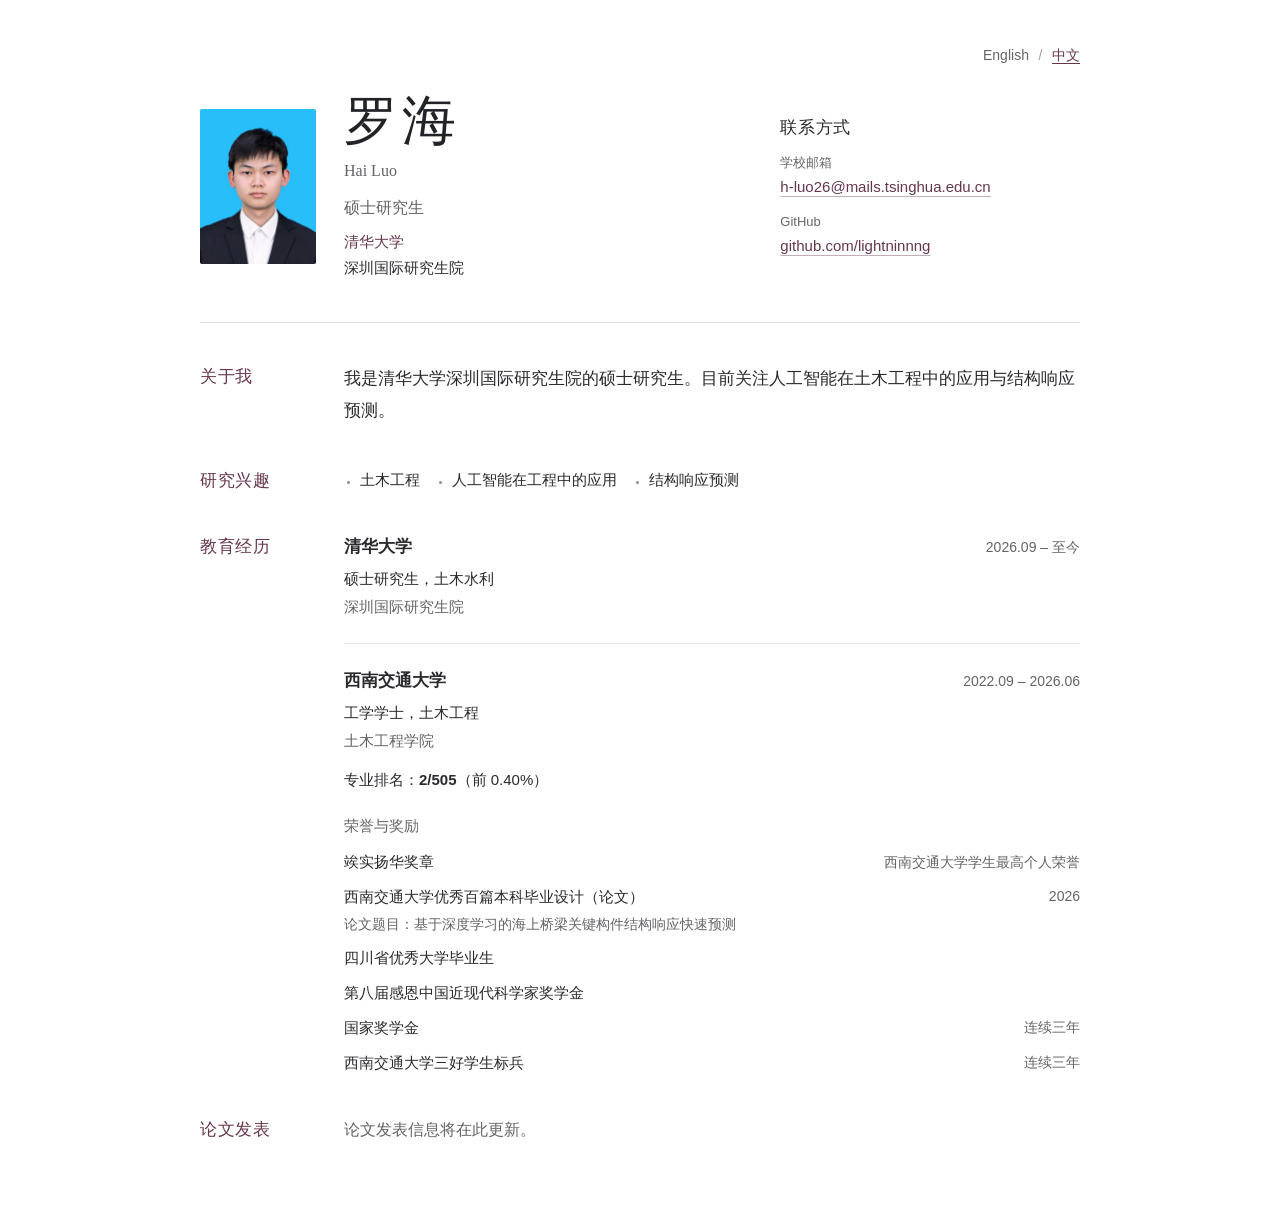
==== commit 8b3a8730: "Clarify undergraduate graduation thesis honor" ====
--- a/zh.html
+++ b/zh.html
@@ -83,7 +83,7 @@
               <ul class="honors-list" role="list">
                 <li class="medal-honor"><span class="honor-title">竢实扬华奖章</span><span class="honor-note">西南交通大学学生最高个人荣誉</span></li>
                 <li>
-                  <span class="honor-title">西南交通大学优秀百篇毕业设计（论文）</span>
+                  <span class="honor-title">西南交通大学优秀百篇本科毕业设计（论文）</span>
                   <span class="honor-detail"><time datetime="2026">2026</time></span>
                   <p class="thesis-title">论文题目：<cite>基于深度学习的海上桥梁关键构件结构响应快速预测</cite></p>
                 </li>
